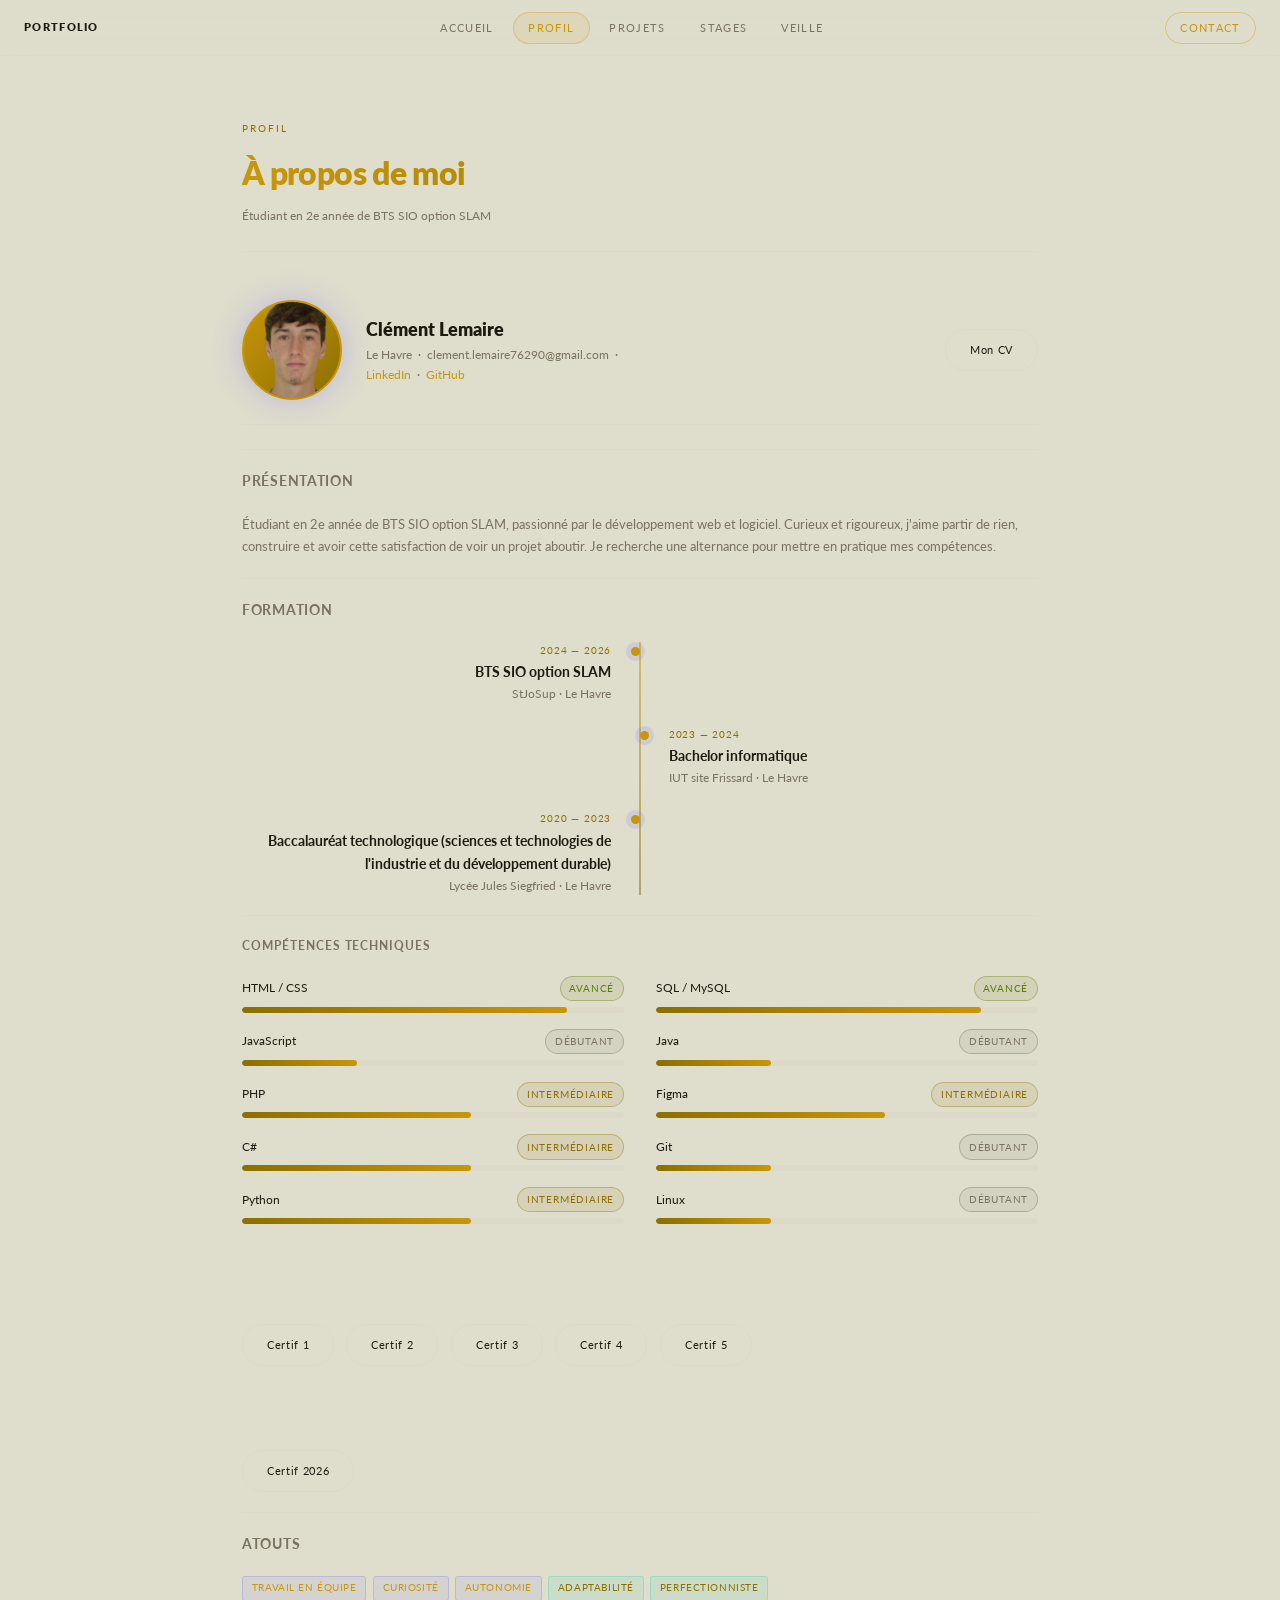
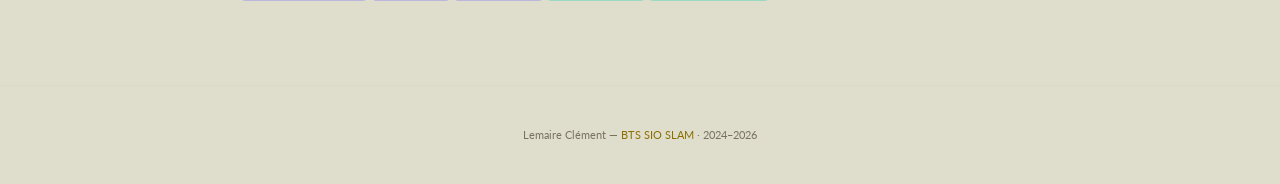
==== profil.html @ b46d2077 "Add files via upload" ====
<!DOCTYPE html>
<html lang="fr">
<head>
  <meta charset="UTF-8">
  <meta name="viewport" content="width=device-width, initial-scale=1.0">
  <title>Portfolio – Profil</title>
  <link rel="icon" type="image/png" href="img/favicon.png">
  <link href="https://fonts.googleapis.com/css2?family=Lato:wght@300;400;700;900&display=swap" rel="stylesheet">
  <link rel="stylesheet" href="style.css">
</head>
<body>

  <!-- NAVBAR -->
  <nav>
    <div class="nav-inner">
      <a href="index.html" class="nav-brand">Portfolio</a>
      <div class="nav-links">
        <a href="index.html">Accueil</a>
        <a href="profil.html" class="active">Profil</a>
        <a href="projets.html">Projets</a>
        <a href="stages.html">Stages</a>
        <a href="veille.html">Veille</a>
      </div>
      <a href="contact.html" class="nav-contact-btn">Contact</a>
    </div>
  </nav>

  <div class="page-wrapper">
    <div class="container">

      <div class="label">Profil</div>
      <h2 class="page-title">À propos de moi</h2>
      <p class="page-sub">Étudiant en 2e année de BTS SIO option SLAM</p>

      <!-- Carte d'identité -->
      <div class="profil-top">
        <div class="avatar"><img src="img/clément-pp.png" alt="photo-profil"></div>
        <div>
          <h2>Clément Lemaire</h2>
          <p>Le Havre &nbsp;·&nbsp; clement.lemaire76290@gmail.com &nbsp;·&nbsp; <br> <a href="https://www.linkedin.com/in/cl%C3%A9ment-lemaire-a914b9262/" target="_blank" rel="noopener noreferrer">LinkedIn</a> &nbsp;·&nbsp; <a href="https://github.com/clem-lmr" target="_blank" rel="noopener noreferrer">GitHub</a></p>
        </div>
        <a href="docs/CV.pdf" class="btn btn-ghost" target="_blank" style="margin-left:auto;white-space:nowrap;flex-shrink:0">Mon CV</a>
      </div>

      <!-- Présentation -->
      <div class="section-block">
        <h3>Présentation</h3>
        <p style="color:var(--muted)">
          Étudiant en 2e année de BTS SIO option SLAM, passionné par le développement web et logiciel.
          Curieux et rigoureux, j'aime partir de rien, construire et avoir cette satisfaction de voir un projet aboutir.
          Je recherche une alternance pour mettre en pratique mes compétences.
        </p>
      </div>

      <!-- Formation -->
      <div class="section-block formation-timeline">
        <h3>Formation</h3>
        <div class="timeline-center">
          <div class="timeline-row left">
            <span class="timeline-node"></span>
            <div class="t-date">2024 — 2026</div>
            <div class="t-title">BTS SIO option SLAM</div>
            <div class="t-sub">StJoSup · Le Havre</div>
          </div>

          <div class="timeline-row right">
            <span class="timeline-node"></span>
            <div class="t-date">2023 — 2024</div>
            <div class="t-title">Bachelor informatique</div>
            <div class="t-sub">IUT site Frissard · Le Havre</div>
          </div>

          <div class="timeline-row left">
            <span class="timeline-node"></span>
            <div class="t-date">2020 — 2023</div>
            <div class="t-title">Baccalauréat technologique (sciences et technologies de l'industrie et du développement durable)</div>
            <div class="t-sub">Lycée Jules Siegfried · Le Havre</div>
          </div>
        </div>
      </div>

      <!-- Compétences -->
      <div class="section-block section-skills">
        <h3>Compétences techniques</h3>
        <div class="skills-2">
          <div>
            <div class="skill-bar-item">
              <div class="skill-bar-header"><span>HTML / CSS</span><span class="skill-level level-advanced">Avancé</span></div>
              <div class="skill-bar-track"><div class="skill-bar-fill" data-width="85"></div></div>
            </div>
            <div class="skill-bar-item">
              <div class="skill-bar-header"><span>JavaScript</span><span class="skill-level level-basic">Débutant</span></div>
              <div class="skill-bar-track"><div class="skill-bar-fill" data-width="30"></div></div>
            </div>
            <div class="skill-bar-item">
              <div class="skill-bar-header"><span>PHP</span><span class="skill-level level-intermediate">Intermédiaire</span></div>
              <div class="skill-bar-track"><div class="skill-bar-fill" data-width="60"></div></div>
            </div>
            <div class="skill-bar-item">
              <div class="skill-bar-header"><span>C#</span><span class="skill-level level-intermediate">Intermédiaire</span></div>
              <div class="skill-bar-track"><div class="skill-bar-fill" data-width="60"></div></div>
            </div>
            <div class="skill-bar-item">
              <div class="skill-bar-header"><span>Python</span><span class="skill-level level-intermediate">Intermédiaire</span></div>
              <div class="skill-bar-track"><div class="skill-bar-fill" data-width="60"></div></div>
            </div>
          </div>
          <div>
            <div class="skill-bar-item">
              <div class="skill-bar-header"><span>SQL / MySQL</span><span class="skill-level level-advanced">Avancé</span></div>
              <div class="skill-bar-track"><div class="skill-bar-fill" data-width="85"></div></div>
            </div>
            <div class="skill-bar-item">
              <div class="skill-bar-header"><span>Java</span><span class="skill-level level-basic">Débutant</span></div>
              <div class="skill-bar-track"><div class="skill-bar-fill" data-width="30"></div></div>
            </div>
            <div class="skill-bar-item">
              <div class="skill-bar-header"><span>Figma</span><span class="skill-level level-intermediate">Intermédiaire</span></div>
              <div class="skill-bar-track"><div class="skill-bar-fill" data-width="60"></div></div>
            </div>
            <div class="skill-bar-item">
              <div class="skill-bar-header"><span>Git</span><span class="skill-level level-basic">Débutant</span></div>
              <div class="skill-bar-track"><div class="skill-bar-fill" data-width="30"></div></div>
            </div>
            <div class="skill-bar-item">
              <div class="skill-bar-header"><span>Linux</span><span class="skill-level level-basic">Débutant</span></div>
              <div class="skill-bar-track"><div class="skill-bar-fill" data-width="30"></div></div>
            </div>
          </div>
        </div>
      </div>

      <!-- Certification -->
      <div class="section-block">
        <h3>Certification CNIL</h3>
        <div class="tags" style="gap:0.75rem">
          <a href="docs/Certificat_1.pdf" class="btn btn-ghost" target="_blank" style="white-space:nowrap;flex-shrink:0">Certif 1</a>
          <a href="docs/Certificat_2.pdf" class="btn btn-ghost" target="_blank" style="white-space:nowrap;flex-shrink:0">Certif 2</a>
          <a href="docs/Certificat_3.pdf" class="btn btn-ghost" target="_blank" style="white-space:nowrap;flex-shrink:0">Certif 3</a>
          <a href="docs/Certificat_4.pdf" class="btn btn-ghost" target="_blank" style="white-space:nowrap;flex-shrink:0">Certif 4</a>
          <a href="docs/Certificat_5.pdf" class="btn btn-ghost" target="_blank" style="white-space:nowrap;flex-shrink:0">Certif 5</a>
        </div>
      </div>

      <div class="section-block">
        <h3>Certification PIX</h3>
        <div class="tags">
          <a href="docs/certification-pix.pdf" class="btn btn-ghost" target="_blank" style="white-space:nowrap;flex-shrink:0">Certif 2026</a>
        </div>
      </div>
      <!-- Soft skills -->
      <div class="section-block">
        <h3>Atouts</h3>
        <div class="tags">
          <span class="tag">Travail en équipe</span>
          <span class="tag">Curiosité</span>
          <span class="tag">Autonomie</span>
          <span class="tag g">Adaptabilité</span>
          <span class="tag g">Perfectionniste</span>
        </div>
      </div>

    </div>
    <footer>Lemaire Clément — <span>BTS SIO SLAM</span> · 2024–2026</footer>
  </div>

  <script src="script.js"></script>
</body>
</html>
---- style.css ----
/* ── VARIABLES ── */
:root {
  --bg: #dfddcc;
  --surface: #fdf8ee;
  --border: #ddd9c8;
  --accent: #c8960a;
  --accent2: #8a6f00;
  --text: #1e1a0f;
  --muted: #7a7260;
  --font-head: 'Lato', sans-serif;
  --font-mono: 'Lato', sans-serif;
}

* { margin: 0; padding: 0; box-sizing: border-box; }
html { scroll-behavior: smooth; }

body {
  background: var(--bg);
  color: var(--text);
  font-family: var(--font-mono);
  font-size: 0.82rem;
  line-height: 1.7;
}

/* ── GRID BACKGROUND ── */
body::before {
  content: '';
  position: fixed;
  inset: 0;
  pointer-events: none;
  z-index: 0;
}

/* ── NAVBAR ── */
nav {
  position: fixed;
  top: 0; left: 0; right: 0;
  z-index: 100;
  background: rgba(223, 221, 204, 0.88);
  backdrop-filter: blur(16px);
  border-bottom: 1px solid var(--border);
  height: 56px;
  display: flex;
  align-items: center;
  transition: height 0.25s ease, background 0.25s ease, border-color 0.25s ease, box-shadow 0.25s ease;
}

body.scrolled nav {
  height: 52px;
  background: rgba(223, 221, 204, 0.97);
  box-shadow: 0 2px 12px rgba(0,0,0,0.08);
}

.nav-inner {
  display: flex;
  align-items: center;
  justify-content: space-between;
  width: 100%;
  padding: 0 1.5rem;
  gap: 0.25rem;
}

.nav-brand {
  font-family: var(--font-head);
  font-size: 1rem;
  font-weight: 800;
  color: var(--text) !important;
  text-decoration: none;
  letter-spacing: 0.06em;
  text-transform: uppercase;
  border: none !important;
  background: none !important;
  padding: 0 !important;
  flex-shrink: 0;
}

.nav-brand:hover {
  color: var(--accent) !important;
  background: none !important;
}

.nav-links {
  display: flex;
  align-items: center;
  gap: 0.25rem;
}

.nav-inner a {
  text-decoration: none;
  color: var(--muted);
  font-size: 0.68rem;
  letter-spacing: 0.12em;
  text-transform: uppercase;
  padding: 0.35rem 0.9rem;
  border-radius: 999px;
  border: 1px solid transparent;
  transition: all 0.2s;
  cursor: pointer;
}

.nav-inner a:hover { color: var(--text); background: rgba(0,0,0,0.06); }

.nav-contact-btn {
  flex-shrink: 0;
  color: var(--accent) !important;
  border-color: rgba(200, 150, 10, 0.4) !important;
}

.nav-contact-btn:hover {
  background: rgba(200, 150, 10, 0.12) !important;
  border-color: var(--accent) !important;
}

.nav-contact-btn.active {
  background: rgba(200, 150, 10, 0.18) !important;
  border-color: var(--accent) !important;
}

.nav-inner a.active {
  color: var(--accent);
  background: rgba(200, 150, 10, 0.1);
  border-color: rgba(200, 150, 10, 0.35);
}

/* ── LAYOUT ── */
.page-wrapper {
  padding-top: 56px;
  position: relative;
  z-index: 1;
}

.container { max-width: 860px; margin: 0 auto; padding: 4rem 2rem; }

.page-title {
  font-family: var(--font-head);
  font-size: 2rem;
  font-weight: 800;
  letter-spacing: -0.02em;
  margin-bottom: 0.35rem;
  background: linear-gradient(90deg, var(--accent) 0%, var(--accent2) 100%);
  -webkit-background-clip: text;
  -webkit-text-fill-color: transparent;
  background-clip: text;
}

.page-sub {
  color: var(--muted);
  font-size: 0.75rem;
  margin-bottom: 3rem;
  padding-bottom: 1.5rem;
  border-bottom: 1px solid var(--border);
}

.label {
  font-size: 0.62rem;
  letter-spacing: 0.2em;
  text-transform: uppercase;
  color: var(--accent2);
  margin-bottom: 0.6rem;
}

/* ── BOUTONS ── */
.btn {
  padding: 0.65rem 1.5rem;
  border-radius: 999px;
  font-family: var(--font-mono);
  font-size: 0.7rem;
  letter-spacing: 0.06em;
  cursor: pointer;
  transition: transform 0.2s ease, border-color 0.2s ease, color 0.2s ease, background-color 0.2s ease;
  border: none;
}

.btn-primary { 
  background: var(--accent); color: #fff; text-decoration: none; }
.btn-primary:hover {
  background: #a37808;
  transform: translateY(-2px);
}
.btn-ghost { background: transparent; color: var(--text); border: 1px solid var(--border); text-decoration: none; }
.btn-ghost:hover {
  border-color: var(--accent);
  color: var(--accent);
  transform: translateY(-2px);
}

.btn:active {
  transform: translateY(0);
}

.btn, .nav-inner a {
  will-change: transform;
}

/* ── TAGS ── */
.tags { display: flex; gap: 0.4rem; flex-wrap: wrap; }
.tag {
  font-size: 0.6rem; letter-spacing: 0.06em; text-transform: uppercase;
  padding: 0.2rem 0.55rem; border-radius: 3px;
  background: rgba(108,99,255,0.08);
  border: 1px solid rgba(108,99,255,0.25);
  color: var(--accent);
}
.tag.g {
  background: rgba(0,212,170,0.08);
  border-color: rgba(0,212,170,0.25);
  color: var(--accent2);
}

/* ── FOOTER ── */
footer {
  text-align: center;
  padding: 2.5rem;
  border-top: 1px solid var(--border);
  color: var(--muted);
  font-size: 0.68rem;
  position: relative;
  z-index: 1;
}

footer span { color: var(--accent2); }

/* ── ANIMATIONS ── */
.anim { opacity: 1; animation: none; }

/* ── HOME ── */
.hero {
  min-height: calc(100vh - 56px);
  display: flex;
  flex-direction: column;
  justify-content: center;
  max-width: 860px;
  margin: 0 auto;
  padding: 4rem 2rem;
}

.hero .label { margin-bottom: 1.5rem; }

.hero h1 {
  font-family: var(--font-head);
  font-size: clamp(2.2rem, 5vw, 3.8rem);
  font-weight: 800;
  line-height: 1.1;
  letter-spacing: -0.03em;
  margin-bottom: 1.25rem;
}

.hero h1 em { font-style: normal; color: var(--accent); }

.hero p {
  color: var(--muted);
  max-width: 480px;
  margin-bottom: 2rem;
  font-size: 0.82rem;
}

.hero-btns { display: flex; gap: 0.75rem; }

.cards-2 {
  display: grid;
  grid-template-columns: minmax(0, 760px);
  justify-content: center;
  gap: 1rem;
  margin-top: 2rem;
}

.card {
  background: transparent;
  border: none;
  border-top: 1px solid var(--border);
  border-radius: 0;
  padding: 1.2rem 0 0.35rem;
  transition: border-color 0.25s, padding-left 0.25s;
}

.card:hover { border-color: var(--accent); padding-left: 0.35rem; }
.card h3 { font-family: var(--font-head); font-size: 0.95rem; font-weight: 700; margin-bottom: 0.6rem; color: #1e1a0f; }
.card p { color: var(--muted); font-size: 0.78rem; }

.slam-list {
  display: grid;
  grid-template-columns: minmax(0, 760px);
  justify-content: center;
  gap: 0.75rem;
  margin-top: 1.5rem;
}

.slam-item {
  border: none;
  border-left: 1px solid var(--border);
  border-radius: 0;
  padding: 0.1rem 0 0.1rem 0.9rem;
  transition: border-color 0.2s, transform 0.2s;
}

.slam-item:hover { border-color: var(--accent); transform: translateX(4px); }
.slam-item h4 { font-family: var(--font-head); font-size: 0.82rem; color: var(--accent); margin-bottom: 0.3rem; }
.slam-item p { color: var(--muted); font-size: 0.72rem; }

/* ── PROFIL ── */
.profil-top {
  display: flex;
  align-items: center;
  gap: 1.5rem;
  background: transparent;
  border: none;
  border-bottom: 1px solid var(--border);
  border-radius: 0;
  padding: 0 0 1.5rem;
  margin-bottom: 1.5rem;
}

.avatar {
  width: 100px; height: 100px;
  border-radius: 50%;
  background: linear-gradient(135deg, var(--accent), var(--accent2));
  display: flex; 
  align-items: center; 
  justify-content: center;
  font-family: var(--font-head);
  font-size: 1.5rem; 
  font-weight: 800; 
  color: #fff;
  flex-shrink: 0;
  overflow: hidden;
  border: 2px solid var(--accent);
  box-shadow: 0 0 30px rgba(108, 99, 255, 0.3);
}

.avatar img {
  width: 100%;
  height: 100%;
  object-fit: cover;
  object-position: center;
}

.profil-top h2 { font-family: var(--font-head); font-size: 1.1rem; font-weight: 800; }
.profil-top p { color: var(--muted); font-size: 0.73rem; }

.profil-top p a {
  color: var(--accent);
  text-decoration: none;
  border-bottom: 1px solid transparent;
  transition: all 0.2s;
}

.profil-top p a:hover {
  color: var(--accent2);
  border-bottom-color: var(--accent2);
}

.section-block {
  background: transparent;
  border: none;
  border-top: 1px solid var(--border);
  border-radius: 0;
  padding: 1.2rem 0 0;
  margin-bottom: 1.25rem;
}

.section-block h3 { font-family: var(--font-head); font-size: 0.88rem; color: #7a7260; letter-spacing: 0.05em; text-transform: uppercase; margin-bottom: 1.25rem; }

.timeline-item {
  padding-left: 1.25rem;
  border-left: 1px solid var(--border);
  padding-bottom: 1.25rem;
  position: relative;
}

.timeline-item:last-child { border: none; padding-bottom: 0; }

.timeline-item::before {
  content: '';
  position: absolute;
  left: -4px; top: 5px;
  width: 7px; height: 7px;
  border-radius: 50%;
  background: var(--accent);
}

.formation-timeline .timeline-center {
  position: relative;
  display: grid;
  gap: 1.4rem;
  margin-top: 0.3rem;
}

.formation-timeline .timeline-center::before {
  content: '';
  position: absolute;
  left: 50%;
  top: 0;
  width: 1px;
  height: 100%;
  background: linear-gradient(180deg, var(--accent), var(--accent2));
  transform: translateX(-50%) scaleY(0);
  transform-origin: top;
  transition: transform 0.75s ease;
}

.formation-timeline .timeline-row {
  position: relative;
  width: calc(50% - 1.8rem);
  opacity: 0;
  transition: opacity 0.45s ease, transform 0.45s ease;
}

.formation-timeline .timeline-row.left {
  justify-self: start;
  text-align: right;
  transform: translateX(-20px);
}

.formation-timeline .timeline-row.right {
  justify-self: end;
  text-align: left;
  transform: translateX(20px);
}

.formation-timeline .timeline-node {
  position: absolute;
  top: 5px;
  width: 9px;
  height: 9px;
  border-radius: 50%;
  background: var(--accent);
  transform: scale(0.3);
  opacity: 0;
  transition: transform 0.3s ease, opacity 0.3s ease, box-shadow 0.3s ease;
}

.formation-timeline .timeline-row.left .timeline-node {
  right: -1.83rem;
}

.formation-timeline .timeline-row.right .timeline-node {
  left: -1.83rem;
}

.formation-timeline.timeline-in .timeline-center::before {
  transform: translateX(-50%) scaleY(1);
}

.formation-timeline.timeline-in .timeline-row {
  opacity: 1;
  transform: translateX(0);
}

.formation-timeline.timeline-in .timeline-node {
  transform: scale(1);
  opacity: 1;
  box-shadow: 0 0 0 5px rgba(108,99,255,0.14);
}

.formation-timeline.timeline-in .timeline-row:nth-child(1) {
  transition-delay: 0.1s;
}

.formation-timeline.timeline-in .timeline-row:nth-child(2) {
  transition-delay: 0.25s;
}

.formation-timeline.timeline-in .timeline-row:nth-child(3) {
  transition-delay: 0.4s;
}

.formation-timeline.timeline-in .timeline-row:nth-child(1) .timeline-node {
  transition-delay: 0.14s;
}

.formation-timeline.timeline-in .timeline-row:nth-child(2) .timeline-node {
  transition-delay: 0.29s;
}

.formation-timeline.timeline-in .timeline-row:nth-child(3) .timeline-node {
  transition-delay: 0.44s;
}

.t-date { font-size: 0.62rem; color: var(--accent2); letter-spacing: 0.08em; margin-bottom: 0.15rem; }
.t-title { font-family: var(--font-head); font-size: 0.85rem; font-weight: 700; }
.t-sub { color: var(--muted); font-size: 0.72rem; }

.skills-2 { display: grid; grid-template-columns: 1fr 1fr; gap: 0 2rem; }

.section-skills {
  background: transparent;
  border-color: var(--border);
  box-shadow: none;
}

.section-skills h3 {
  color: #7a7260;
  text-transform: uppercase;
  letter-spacing: 0.08em;
  font-size: 0.75rem;
}

.section-skills .skill-item {
  display: flex;
  align-items: center;
  justify-content: space-between;
  gap: 0.75rem;
  font-size: 0.75rem;
  background: transparent;
  border: none;
  border-bottom: 1px solid var(--border);
  border-radius: 0;
  padding: 0.5rem 0;
  margin-bottom: 0.7rem;
}

/* ── SKILL BARS ── */
.skill-bar-item {
  margin-bottom: 1rem;
}

.skill-bar-header {
  display: flex;
  align-items: center;
  justify-content: space-between;
  font-size: 0.75rem;
  margin-bottom: 0.35rem;
  color: var(--text);
}

.skill-bar-track {
  height: 6px;
  background: var(--border);
  border-radius: 999px;
  overflow: hidden;
}

.skill-bar-fill {
  height: 100%;
  width: 0%;
  border-radius: 999px;
  background: linear-gradient(90deg, var(--accent2), var(--accent));
  transition: width 0.9s cubic-bezier(0.4, 0, 0.2, 1);
}

.skill-level {
  font-size: 0.62rem;
  letter-spacing: 0.08em;
  text-transform: uppercase;
  border-radius: 999px;
  padding: 0.2rem 0.55rem;
  border: 1px solid transparent;
  flex-shrink: 0;
}

.level-advanced {
  color: #5a7a00;
  border-color: rgba(90,122,0,0.35);
  background: rgba(90,122,0,0.10);
}

.level-intermediate {
  color: var(--accent2);
  border-color: rgba(138,111,0,0.35);
  background: rgba(138,111,0,0.10);
}

.level-basic {
  color: var(--muted);
  border-color: rgba(122,114,96,0.4);
  background: rgba(122,114,96,0.10);
}

/* ── PROJETS ── */
.projets-grid {
  display: grid;
  grid-template-columns: minmax(0, 760px);
  justify-content: center;
  gap: 1.25rem;
}

.projet-card {
  background: var(--surface);
  border: 1px solid var(--border);
  border-left: 3px solid var(--border);
  border-radius: 10px;
  padding: 1.4rem 1.5rem 1.1rem;
  display: flex;
  flex-direction: column;
  gap: 0.5rem;
  transition: border-color 0.25s, box-shadow 0.25s, transform 0.2s;
  position: relative;
}

.projet-card:hover {
  border-left-color: var(--accent);
  box-shadow: 0 4px 18px rgba(0,0,0,0.08);
  transform: translateY(-2px);
}

.projet-num {
  font-size: 0.58rem;
  font-weight: 700;
  letter-spacing: 0.2em;
  text-transform: uppercase;
  color: var(--accent);
  margin-bottom: 0.1rem;
}

.projet-card h3 { font-family: var(--font-head); font-size: 1rem; font-weight: 800; margin-bottom: 0.2rem; color: var(--text); }
.projet-card p { color: var(--muted); font-size: 0.75rem; line-height: 1.65; margin-bottom: 0.5rem; }

/* ── STAGES ── */
.stage-card {
  background: var(--surface);
  border: 1px solid var(--border);
  border-left: 3px solid var(--border);
  border-radius: 10px;
  padding: 1.4rem 1.5rem 1.1rem;
  max-width: 760px;
  margin-left: auto;
  margin-right: auto;
  margin-bottom: 1.25rem;
  display: flex;
  flex-direction: column;
  justify-content: space-between;
  transition: border-color 0.25s, box-shadow 0.25s, transform 0.2s;
}

.stage-content {
  flex: 1;
}

.stage-btn-group {
  display: flex;
  gap: 12px;
  flex-wrap: wrap;
  align-self: flex-end;
  margin-top: 1rem;
}

.stage-btn-group .btn {
  white-space: nowrap;
}

.stage-card:hover {
  border-left-color: var(--accent);
  box-shadow: 0 4px 18px rgba(0,0,0,0.08);
  transform: translateY(-2px);
}
.stage-num {
  font-size: 0.58rem;
  font-weight: 700;
  letter-spacing: 0.2em;
  text-transform: uppercase;
  color: var(--accent);
  margin-bottom: 0.2rem;
}
.stage-card h3 { font-family: var(--font-head); font-size: 1rem; font-weight: 800; color: var(--text); }
.stage-company { color: var(--accent2); font-size: 0.72rem; margin-bottom: 0.4rem; }
.stage-card p { color: var(--muted); font-size: 0.75rem; margin-bottom: 0.75rem; }
.stage-date { font-size: 0.65rem; color: var(--muted); }

/* ── VEILLE ── */
.veille-intro {
  border-left: 3px solid var(--accent2);
  padding: 0.65rem 0 0.65rem 1.1rem;
  background: rgba(0,0,0,0.03);
  border-radius: 0 4px 4px 0;
  color: var(--muted);
  margin-bottom: 2.5rem;
  font-size: 0.82rem;
  line-height: 1.7;
  max-width: 760px;
  margin-left: auto;
  margin-right: auto;
}

.veille-grid {
  display: grid;
  grid-template-columns: repeat(2, 1fr);
  max-width: 1100px;
  margin-left: auto;
  margin-right: auto;
  gap: 1.25rem;
}

.veille-card {
  background: rgba(0,0,0,0.03);
  border: 1px solid var(--border);
  border-radius: 8px;
  padding: 1.25rem 1.3rem 1rem;
  display: flex;
  flex-direction: column;
  transition: border-color 0.25s, transform 0.2s, box-shadow 0.2s;
}

.veille-card:hover {
  border-color: var(--accent);
  transform: translateY(-2px);
  box-shadow: 0 6px 24px rgba(0,0,0,0.10);
}

.veille-cat {
  display: inline-block;
  font-size: 0.58rem;
  letter-spacing: 0.15em;
  text-transform: uppercase;
  color: var(--accent2);
  background: rgba(var(--accent2-rgb, 100,160,255), 0.08);
  border: 1px solid var(--accent2);
  border-radius: 20px;
  padding: 0.15rem 0.55rem;
  margin-bottom: 0.65rem;
  width: fit-content;
}

.veille-card h4 {
  font-family: var(--font-head);
  font-size: 0.92rem;
  font-weight: 700;
  margin-bottom: 0.5rem;
  line-height: 1.4;
}

.veille-card p {
  color: var(--muted);
  font-size: 0.78rem;
  line-height: 1.65;
  flex: 1;
}

.veille-footer {
  margin-top: 1rem;
  padding-top: 0.75rem;
  border-top: 1px solid var(--border);
  font-size: 0.64rem;
  color: var(--muted);
  display: flex;
  justify-content: space-between;
  align-items: center;
  gap: 0.5rem;
}

.veille-footer a {
  color: var(--accent2);
  text-decoration: none;
  border-bottom: 1px solid transparent;
  transition: all 0.2s;
}

.veille-footer a:hover {
  color: var(--accent);
  border-bottom-color: var(--accent);
}

.veille-footer span {
  color: var(--muted);
  white-space: nowrap;
}

/* ── CONTACT ── */
.contact-grid {
  display: grid;
  grid-template-columns: minmax(0, 760px);
  justify-content: center;
  gap: 1.5rem;
}

.contact-link {
  display: flex; align-items: center; gap: 0.9rem;
  background: transparent; border: none;
  border-left: 1px solid var(--border);
  border-radius: 0; padding: 0.5rem 0 0.5rem 0.9rem;
  cursor: pointer; transition: border-color 0.2s, transform 0.2s, padding-left 0.2s;
  margin-bottom: 0.7rem; text-decoration: none; color: var(--text);
}

.contact-link:hover { border-color: var(--accent); transform: translateX(3px); padding-left: 1rem; }
.contact-link-icon { font-size: 1.2rem; flex-shrink: 0; }
.contact-link small { display: block; color: var(--muted); font-size: 0.62rem; }

.form-group { margin-bottom: 1rem; }
.form-group label { display: block; font-size: 0.62rem; letter-spacing: 0.1em; text-transform: uppercase; color: var(--muted); margin-bottom: 0.35rem; }
.form-group input, .form-group textarea {
  width: 100%; background: transparent; border: none;
  border-bottom: 1px solid var(--border);
  border-radius: 0; padding: 0.65rem 0;
  color: var(--text); font-family: var(--font-mono); font-size: 0.78rem;
  outline: none; resize: none; transition: border-color 0.2s;
}
.form-group input:focus, .form-group textarea:focus { border-color: var(--accent); }
.form-group textarea { min-height: 110px; }

#successMessage {
  background: transparent !important;
  border: none !important;
  border-left: 2px solid var(--accent2) !important;
  border-radius: 0 !important;
  padding: 0.45rem 0 0.45rem 0.85rem !important;
  text-align: left !important;
}

/* ── JS REVEAL ── */
.js-reveal {
  opacity: 0;
  transform: translateY(16px);
  filter: blur(2px);
  transition: opacity 0.7s ease, transform 0.7s ease, filter 0.7s ease;
}

.js-reveal.is-visible {
  opacity: 1;
  transform: translateY(0);
  filter: blur(0);
}

/* ── RESPONSIVE ── */
@media (max-width: 650px) {
  .cards-2, .slam-list, .projets-grid, .veille-grid, .contact-grid, .skills-2 { grid-template-columns: 1fr; }
  .nav-inner a { padding: 0.3rem 0.5rem; font-size: 0.6rem; }
  .profil-top { flex-direction: column; text-align: center; }

  .formation-timeline .timeline-center::before {
    left: 7px;
  }

  .formation-timeline .timeline-row {
    width: 100%;
    justify-self: stretch;
    text-align: left;
    padding-left: 1.7rem;
  }

  .formation-timeline .timeline-row.left,
  .formation-timeline .timeline-row.right {
    transform: translateX(12px);
  }

  .formation-timeline .timeline-row.left .timeline-node,
  .formation-timeline .timeline-row.right .timeline-node {
    left: 3px;
    right: auto;
  }
}

@media (prefers-reduced-motion: reduce) {
  .js-reveal {
    opacity: 1;
    transform: none;
    filter: none;
    transition: none;
  }

  .btn,
  .nav-inner a,
  .card,
  .projet-card,
  .stage-card,
  .veille-card,
  .contact-link,
  .slam-item {
    transition: none !important;
    transform: none !important;
  }
}
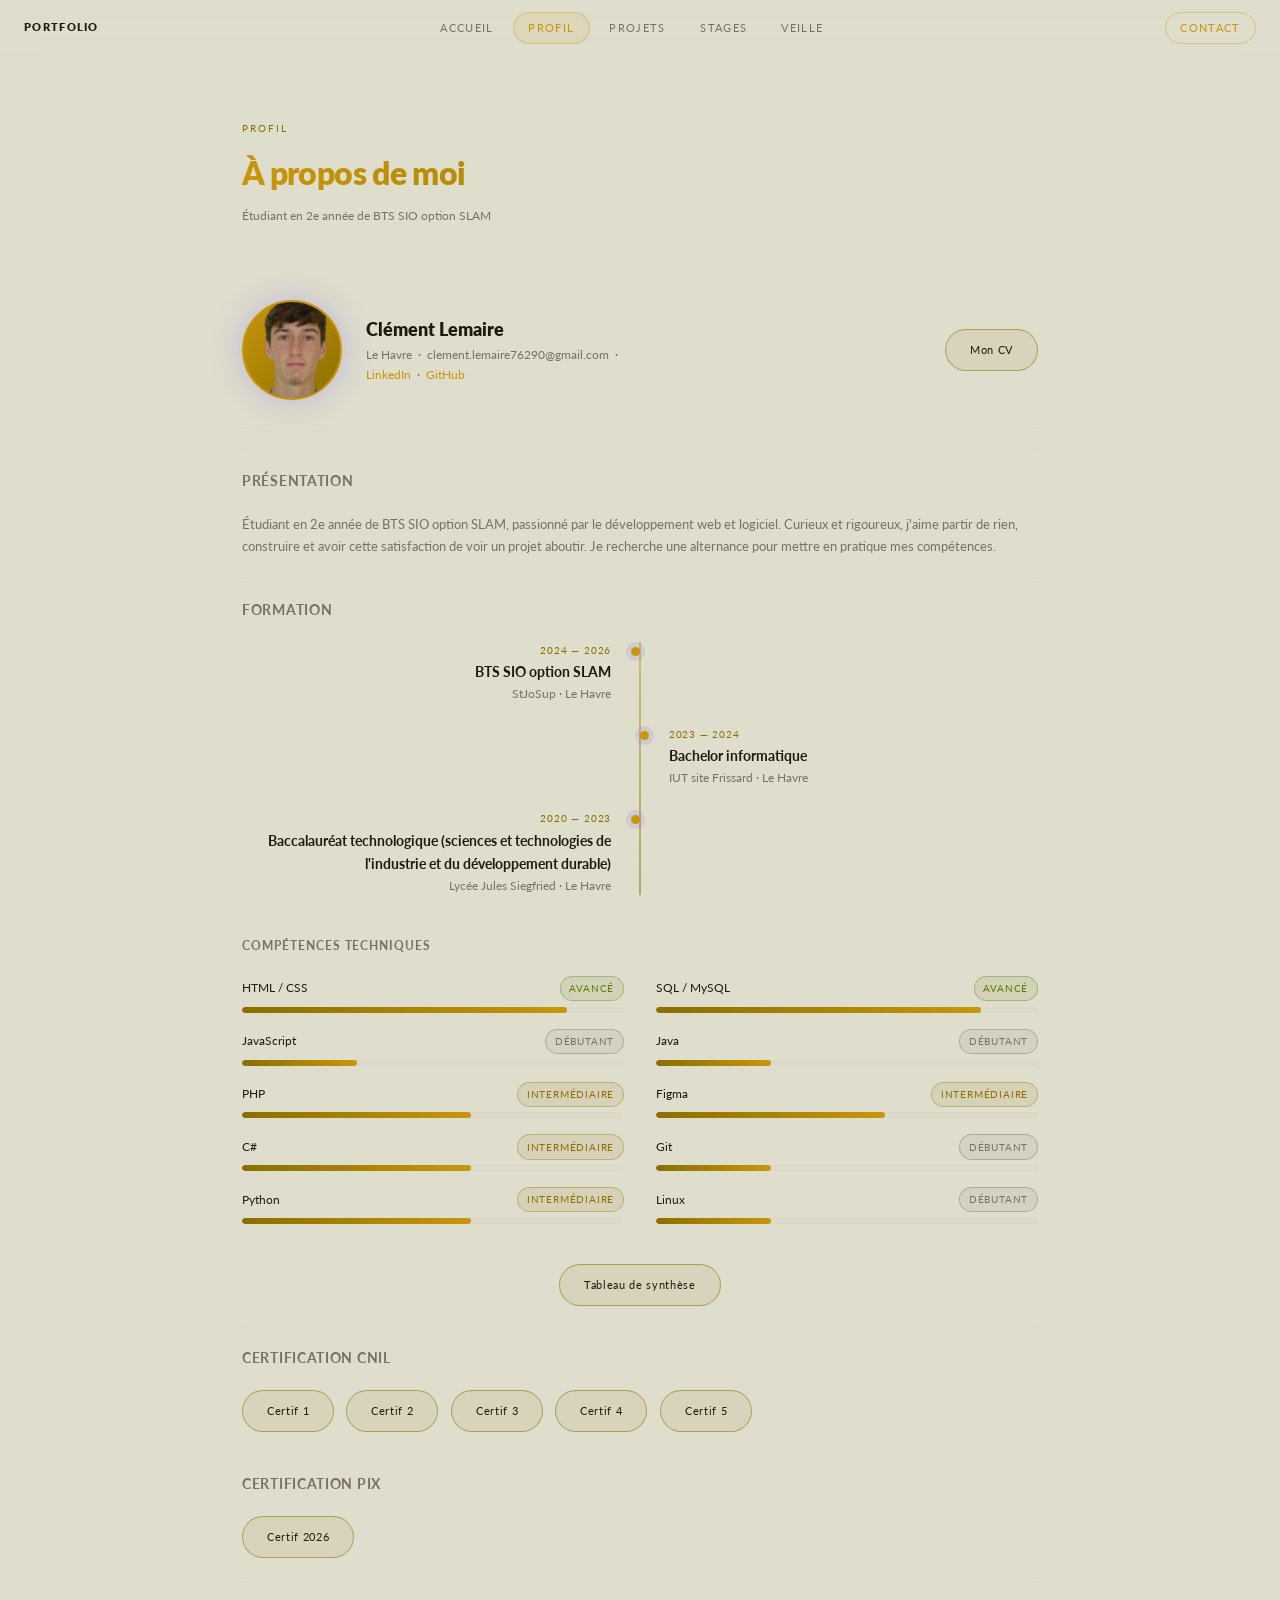
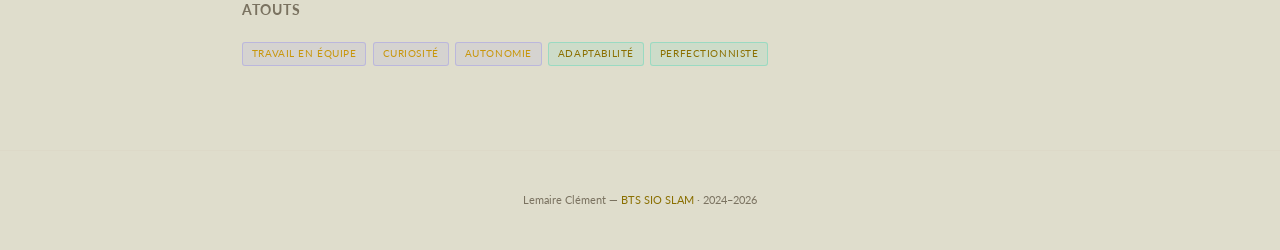
==== commit b4b340b6: "Update profil.html" ====
--- a/profil.html
+++ b/profil.html
@@ -128,6 +128,9 @@
             </div>
           </div>
         </div>
+        <div class="tags" style="margin-top:1.5rem;justify-content:center">
+          <a href="docs/tableau_synthese_lemaire%20(1).pdf" class="btn btn-ghost" target="_blank" rel="noopener noreferrer">Tableau de synthèse</a>
+        </div>
       </div>
 
       <!-- Certification -->
--- a/style.css
+++ b/style.css
@@ -177,9 +177,15 @@
   background: #a37808;
   transform: translateY(-2px);
 }
-.btn-ghost { background: transparent; color: var(--text); border: 1px solid var(--border); text-decoration: none; }
+.btn-ghost {
+  background: rgba(138, 111, 0, 0.08);
+  color: var(--text);
+  border: 1.5px solid rgba(138, 111, 0, 0.55);
+  text-decoration: none;
+}
 .btn-ghost:hover {
   border-color: var(--accent);
+  background: rgba(200, 150, 10, 0.14);
   color: var(--accent);
   transform: translateY(-2px);
 }
@@ -778,13 +784,25 @@
 .form-group { margin-bottom: 1rem; }
 .form-group label { display: block; font-size: 0.62rem; letter-spacing: 0.1em; text-transform: uppercase; color: var(--muted); margin-bottom: 0.35rem; }
 .form-group input, .form-group textarea {
-  width: 100%; background: transparent; border: none;
-  border-bottom: 1px solid var(--border);
-  border-radius: 0; padding: 0.65rem 0;
+  width: 100%;
+  background: rgba(253, 248, 238, 0.75);
+  border: 1.5px solid rgba(122, 114, 96, 0.45);
+  border-radius: 8px;
+  padding: 0.65rem 0.8rem;
   color: var(--text); font-family: var(--font-mono); font-size: 0.78rem;
-  outline: none; resize: none; transition: border-color 0.2s;
-}
-.form-group input:focus, .form-group textarea:focus { border-color: var(--accent); }
+  outline: none;
+  resize: none;
+  transition: border-color 0.2s, box-shadow 0.2s, background-color 0.2s;
+}
+.form-group input::placeholder, .form-group textarea::placeholder {
+  color: rgba(122, 114, 96, 0.9);
+}
+
+.form-group input:focus, .form-group textarea:focus {
+  border-color: var(--accent);
+  background: rgba(253, 248, 238, 0.95);
+  box-shadow: 0 0 0 3px rgba(200, 150, 10, 0.18);
+}
 .form-group textarea { min-height: 110px; }
 
 #successMessage {
